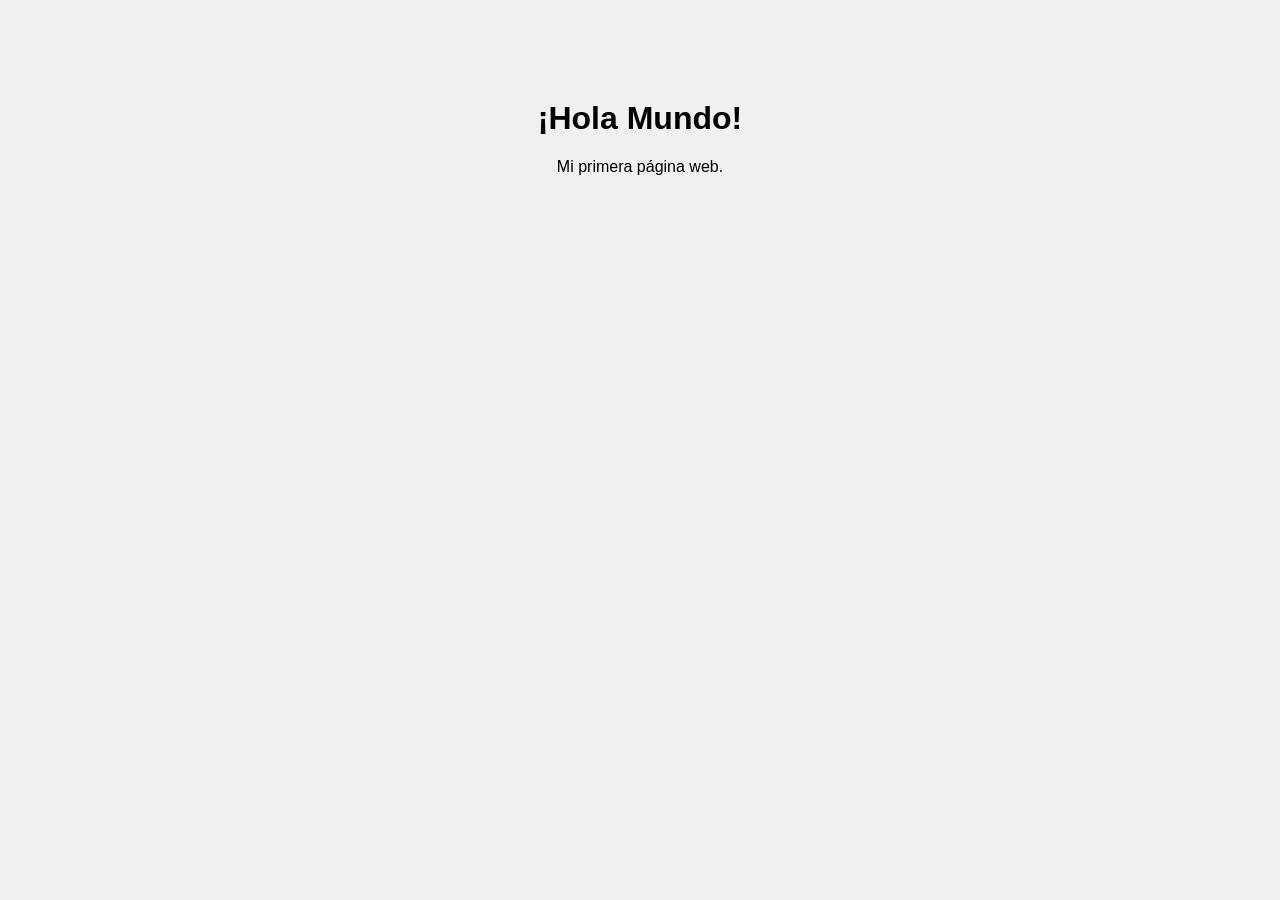
==== index.html @ f3450302 "Add files via upload" ====
<!DOCTYPE html>
<html lang="es">
<head>
  <meta charset="UTF-8">
  <meta name="viewport" content="width=device-width, initial-scale=1.0">
  <title>Mi Página</title>
  <link rel="stylesheet" href="style.css">
</head>
<body>
  <h1>¡Hola Mundo!</h1>
  <p>Mi primera página web.</p>
  <script src="script.js"></script>
</body>
</html>
---- style.css ----
body {
  font-family: Arial, sans-serif;
  text-align: center;
  margin-top: 100px;
  background-color: #f0f0f0;
}
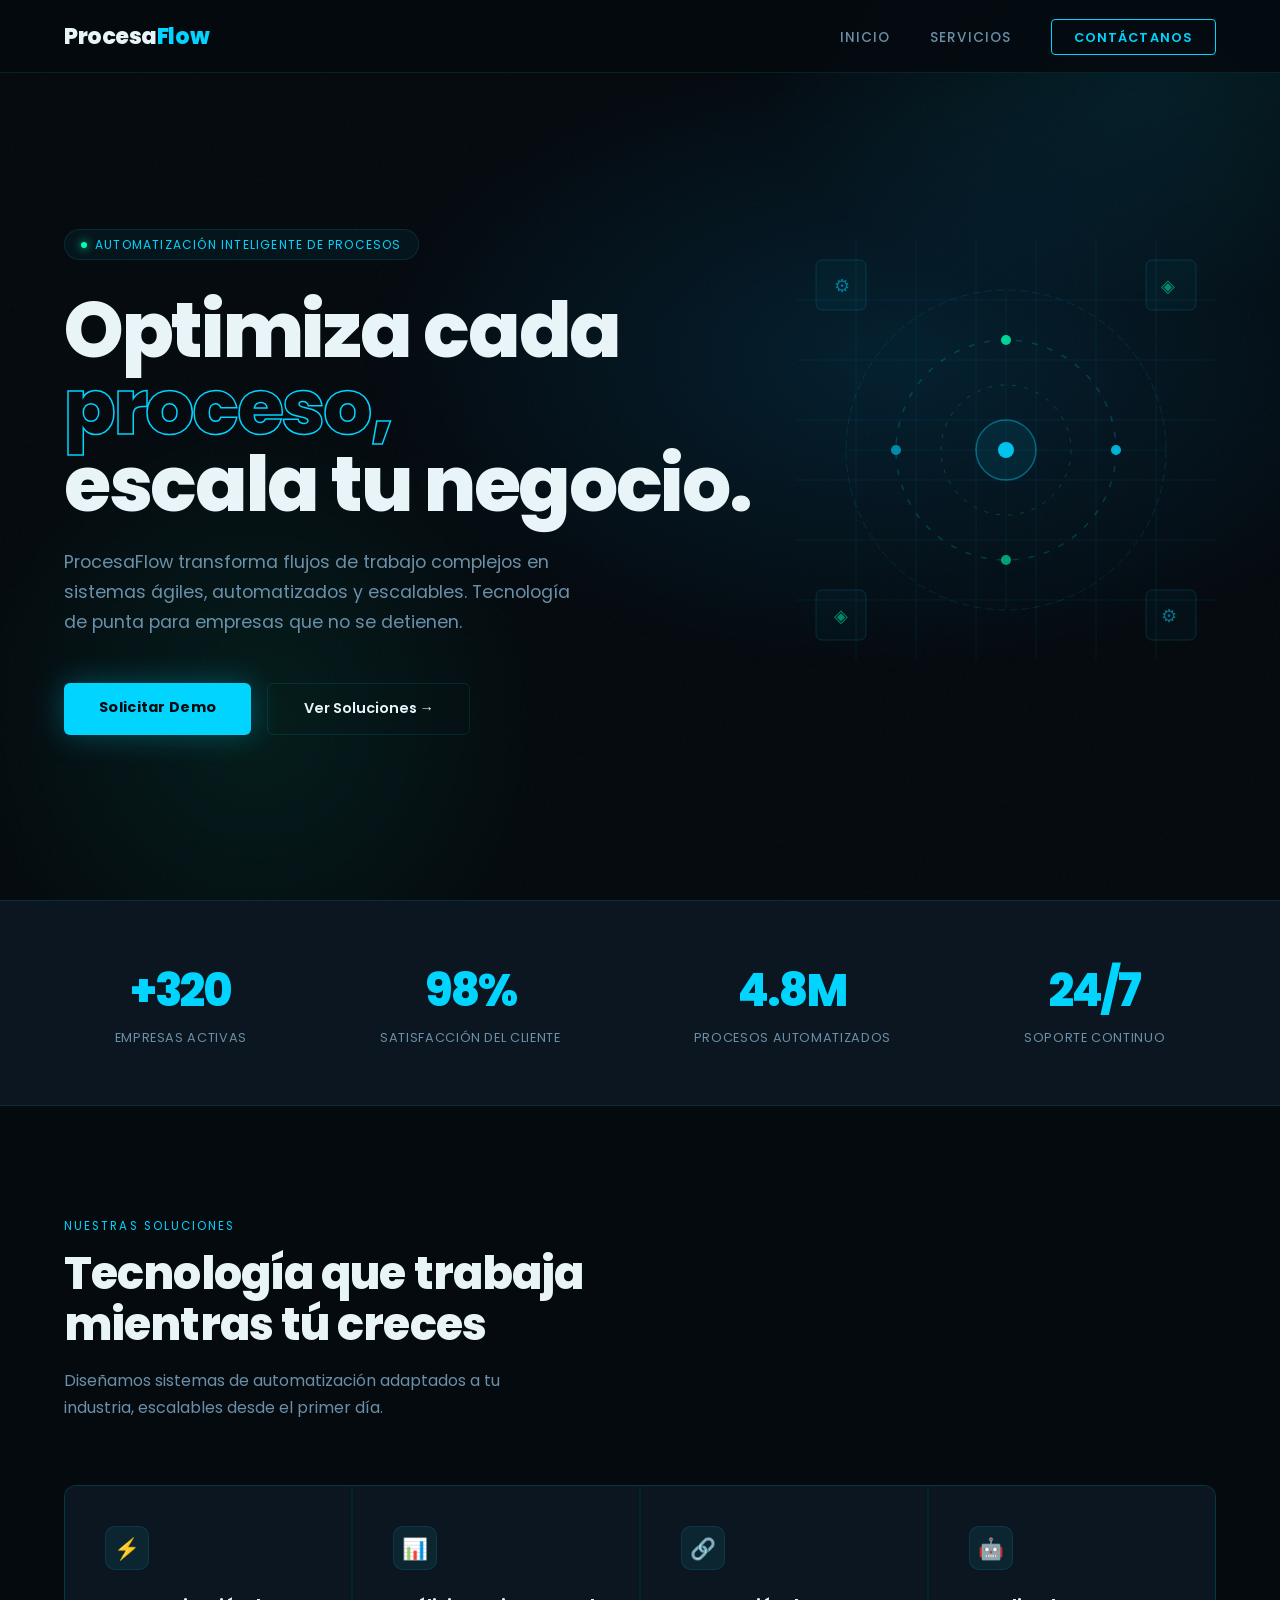
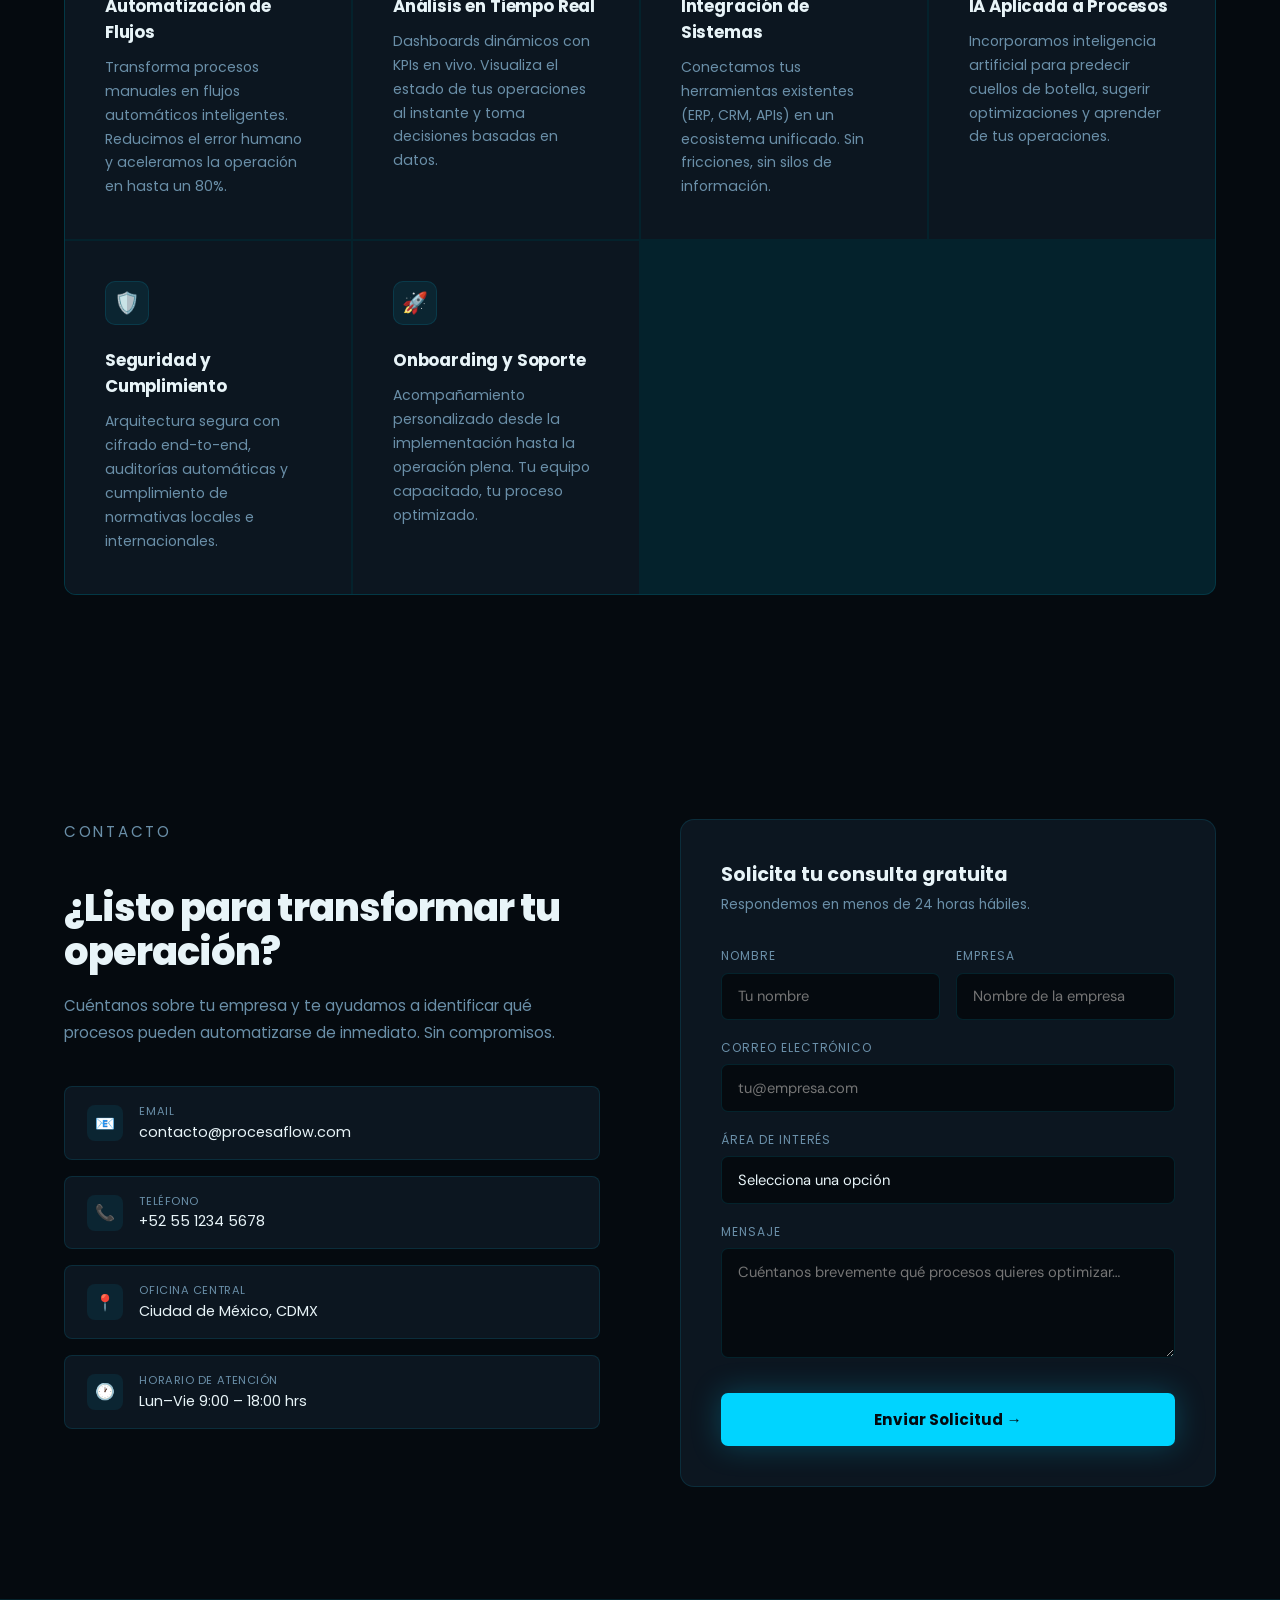
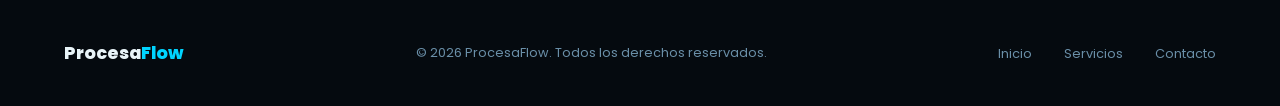
==== commit e3dbb85f: "Add files via upload" ====
--- a/index.html
+++ b/index.html
@@ -1,14 +1,834 @@
-<!DOCTYPE html>
-<html lang="es">
-<head>
-  <meta charset="UTF-8">
-  <meta name="viewport" content="width=device-width, initial-scale=1.0">
-  <title>Mi Página</title>
-  <link rel="stylesheet" href="style.css">
-</head>
-<body>
-  <h1>¡Hola Mundo!</h1>
-  <p>Mi primera página web.</p>
-  <script src="script.js"></script>
-</body>
-</html>+<!DOCTYPE html>
+<html lang="es">
+<head>
+  <meta charset="UTF-8" />
+  <meta name="viewport" content="width=device-width, initial-scale=1.0"/>
+  <title>ProcesaFlow — Automatiza tu Futuro</title>
+  <link href="https://fonts.googleapis.com/css2?family=Poppins:wght@400;600;700;800&family=DM+Sans:ital,wght@0,300;0,400;0,500;1,300&display=swap" rel="stylesheet"/>
+  <style>
+    :root {
+      --bg: #050a0f;
+      --surface: #0c1620;
+      --surface2: #111e2b;
+      --accent: #00d4ff;
+      --accent2: #0087c8;
+      --accent3: #00ffb2;
+      --text: #e8f4f8;
+      --muted: #6a8fa8;
+      --border: rgba(0, 212, 255, 0.12);
+      --glow: rgba(0, 212, 255, 0.18);
+    }
+
+    *, *::before, *::after { box-sizing: border-box; margin: 0; padding: 0; }
+
+    html { scroll-behavior: smooth; }
+
+    body {
+      font-family: 'Poppins', sans-serif;
+      background: var(--bg);
+      color: var(--text);
+      overflow-x: hidden;
+    }
+
+    /* ── NOISE OVERLAY ── */
+    body::before {
+      content: '';
+      position: fixed;
+      inset: 0;
+      background-image: url("data:image/svg+xml,%3Csvg viewBox='0 0 256 256' xmlns='http://www.w3.org/2000/svg'%3E%3Cfilter id='noise'%3E%3CfeTurbulence type='fractalNoise' baseFrequency='0.9' numOctaves='4' stitchTiles='stitch'/%3E%3C/filter%3E%3Crect width='100%25' height='100%25' filter='url(%23noise)' opacity='0.04'/%3E%3C/svg%3E");
+      pointer-events: none;
+      z-index: 0;
+      opacity: 0.5;
+    }
+
+    /* ── NAV ── */
+    nav {
+      position: fixed;
+      top: 0; left: 0; right: 0;
+      z-index: 100;
+      display: flex;
+      justify-content: space-between;
+      align-items: center;
+      padding: 1.2rem 4rem;
+      background: rgba(5, 10, 15, 0.85);
+      backdrop-filter: blur(16px);
+      border-bottom: 1px solid var(--border);
+    }
+
+    .nav-logo {
+      font-family: 'Poppins', sans-serif;
+      font-weight: 800;
+      font-size: 1.4rem;
+      letter-spacing: -0.02em;
+      color: var(--text);
+    }
+    .nav-logo span { color: var(--accent); }
+
+    .nav-links { display: flex; gap: 2.5rem; list-style: none; }
+    .nav-links a {
+      font-size: 0.85rem;
+      font-weight: 500;
+      letter-spacing: 0.08em;
+      text-transform: uppercase;
+      color: var(--muted);
+      text-decoration: none;
+      transition: color 0.2s;
+    }
+    .nav-links a:hover { color: var(--accent); }
+
+    .nav-cta {
+      padding: 0.55rem 1.4rem;
+      border: 1px solid var(--accent);
+      border-radius: 4px;
+      color: var(--accent) !important;
+      font-size: 0.8rem !important;
+      font-weight: 600 !important;
+      transition: background 0.2s, color 0.2s !important;
+    }
+    .nav-cta:hover { background: var(--accent) !important; color: var(--bg) !important; }
+
+    /* ── HERO ── */
+    #inicio {
+      min-height: 100vh;
+      display: flex;
+      align-items: center;
+      padding: 8rem 4rem 4rem;
+      position: relative;
+      overflow: hidden;
+    }
+
+    /* Mesh background */
+    #inicio::after {
+      content: '';
+      position: absolute;
+      inset: 0;
+      background:
+        radial-gradient(ellipse 60% 50% at 70% 40%, rgba(0,135,200,0.18) 0%, transparent 70%),
+        radial-gradient(ellipse 40% 60% at 20% 80%, rgba(0,255,178,0.08) 0%, transparent 60%),
+        radial-gradient(ellipse 50% 40% at 90% 10%, rgba(0,212,255,0.1) 0%, transparent 60%);
+      pointer-events: none;
+    }
+
+    .hero-content {
+      max-width: 700px;
+      position: relative;
+      z-index: 1;
+      animation: fadeUp 0.9s ease both;
+    }
+
+    .hero-tag {
+      display: inline-flex;
+      align-items: center;
+      gap: 0.5rem;
+      padding: 0.35rem 1rem;
+      border: 1px solid var(--border);
+      border-radius: 100px;
+      background: rgba(0,212,255,0.05);
+      font-size: 0.75rem;
+      letter-spacing: 0.1em;
+      text-transform: uppercase;
+      color: var(--accent);
+      margin-bottom: 2rem;
+      animation: fadeUp 0.9s 0.1s ease both;
+    }
+    .hero-tag::before {
+      content: '';
+      width: 6px; height: 6px;
+      border-radius: 50%;
+      background: var(--accent3);
+      box-shadow: 0 0 8px var(--accent3);
+    }
+
+    h1 {
+      font-family: 'Poppins', sans-serif;
+      font-size: clamp(2.8rem, 6vw, 5.5rem);
+      font-weight: 800;
+      line-height: 1.0;
+      letter-spacing: -0.03em;
+      margin-bottom: 1.6rem;
+      animation: fadeUp 0.9s 0.2s ease both;
+    }
+
+    h1 em {
+      font-style: normal;
+      color: transparent;
+      -webkit-text-stroke: 1.5px var(--accent);
+      display: block;
+    }
+
+    .hero-sub {
+      font-size: 1.1rem;
+      line-height: 1.7;
+      color: var(--muted);
+      max-width: 520px;
+      margin-bottom: 2.8rem;
+      animation: fadeUp 0.9s 0.35s ease both;
+    }
+
+    .hero-btns {
+      display: flex;
+      gap: 1rem;
+      flex-wrap: wrap;
+      animation: fadeUp 0.9s 0.5s ease both;
+    }
+
+    .btn-primary {
+      padding: 0.9rem 2.2rem;
+      background: var(--accent);
+      color: var(--bg);
+      font-family: 'Poppins', sans-serif;
+      font-weight: 700;
+      font-size: 0.9rem;
+      letter-spacing: 0.02em;
+      border: none;
+      border-radius: 6px;
+      cursor: pointer;
+      text-decoration: none;
+      transition: transform 0.2s, box-shadow 0.2s;
+      box-shadow: 0 0 30px rgba(0,212,255,0.3);
+    }
+    .btn-primary:hover { transform: translateY(-2px); box-shadow: 0 0 50px rgba(0,212,255,0.5); }
+
+    .btn-outline {
+      padding: 0.9rem 2.2rem;
+      background: transparent;
+      color: var(--text);
+      font-family: 'Poppins', sans-serif;
+      font-weight: 600;
+      font-size: 0.9rem;
+      border: 1px solid var(--border);
+      border-radius: 6px;
+      cursor: pointer;
+      text-decoration: none;
+      transition: border-color 0.2s, color 0.2s;
+    }
+    .btn-outline:hover { border-color: var(--accent); color: var(--accent); }
+
+    /* Floating grid visual */
+    .hero-visual {
+      position: absolute;
+      right: 4rem;
+      top: 50%;
+      transform: translateY(-50%);
+      width: 420px;
+      height: 420px;
+      z-index: 1;
+      animation: floatIn 1.1s 0.4s ease both;
+    }
+
+    .grid-svg { width: 100%; height: 100%; }
+
+    /* ── SERVICES ── */
+    #servicios {
+      padding: 7rem 4rem;
+      position: relative;
+    }
+
+    .section-label {
+      font-size: 0.72rem;
+      letter-spacing: 0.18em;
+      text-transform: uppercase;
+      color: var(--accent);
+      margin-bottom: 0.8rem;
+    }
+
+    .section-title {
+      font-family: 'Poppins', sans-serif;
+      font-size: clamp(1.8rem, 3.5vw, 3rem);
+      font-weight: 800;
+      letter-spacing: -0.02em;
+      line-height: 1.15;
+      margin-bottom: 1rem;
+    }
+
+    .section-sub {
+      color: var(--muted);
+      font-size: 1rem;
+      line-height: 1.7;
+      max-width: 480px;
+      margin-bottom: 4rem;
+    }
+
+    .services-grid {
+      display: grid;
+      grid-template-columns: repeat(auto-fit, minmax(280px, 1fr));
+      gap: 1.5px;
+      background: var(--border);
+      border: 1px solid var(--border);
+      border-radius: 12px;
+      overflow: hidden;
+    }
+
+    .service-card {
+      background: var(--surface);
+      padding: 2.5rem;
+      position: relative;
+      overflow: hidden;
+      transition: background 0.3s;
+    }
+    .service-card:hover { background: var(--surface2); }
+    .service-card::after {
+      content: '';
+      position: absolute;
+      top: 0; left: 0; right: 0;
+      height: 2px;
+      background: linear-gradient(90deg, var(--accent), var(--accent3));
+      transform: scaleX(0);
+      transform-origin: left;
+      transition: transform 0.4s ease;
+    }
+    .service-card:hover::after { transform: scaleX(1); }
+
+    .service-icon {
+      width: 44px; height: 44px;
+      border-radius: 10px;
+      background: rgba(0,212,255,0.08);
+      border: 1px solid var(--border);
+      display: flex; align-items: center; justify-content: center;
+      margin-bottom: 1.4rem;
+      font-size: 1.3rem;
+    }
+
+    .service-card h3 {
+      font-family: 'Poppins', sans-serif;
+      font-size: 1.05rem;
+      font-weight: 700;
+      margin-bottom: 0.7rem;
+      letter-spacing: -0.01em;
+    }
+
+    .service-card p {
+      font-size: 0.88rem;
+      line-height: 1.7;
+      color: var(--muted);
+    }
+
+    /* ── STATS ── */
+    .stats-bar {
+      background: var(--surface);
+      border-top: 1px solid var(--border);
+      border-bottom: 1px solid var(--border);
+      padding: 3.5rem 4rem;
+      display: flex;
+      justify-content: space-around;
+      flex-wrap: wrap;
+      gap: 2rem;
+    }
+
+    .stat {
+      text-align: center;
+    }
+
+    .stat-num {
+      font-family: 'Poppins', sans-serif;
+      font-size: 2.8rem;
+      font-weight: 800;
+      color: var(--accent);
+      letter-spacing: -0.04em;
+      display: block;
+    }
+
+    .stat-label {
+      font-size: 0.8rem;
+      color: var(--muted);
+      letter-spacing: 0.05em;
+      text-transform: uppercase;
+    }
+
+    /* ── CONTACT ── */
+    #contacto {
+      padding: 7rem 4rem;
+      display: grid;
+      grid-template-columns: 1fr 1fr;
+      gap: 5rem;
+      align-items: start;
+    }
+
+    .contact-info h2 {
+      font-family: 'Poppins', sans-serif;
+      font-size: clamp(1.8rem, 3vw, 2.8rem);
+      font-weight: 800;
+      letter-spacing: -0.025em;
+      line-height: 1.15;
+      margin-bottom: 1.2rem;
+    }
+
+    .contact-info p {
+      color: var(--muted);
+      font-size: 0.95rem;
+      line-height: 1.75;
+      margin-bottom: 2.5rem;
+    }
+
+    .contact-items { display: flex; flex-direction: column; gap: 1rem; }
+
+    .contact-item {
+      display: flex;
+      align-items: center;
+      gap: 1rem;
+      padding: 1rem 1.4rem;
+      background: var(--surface);
+      border: 1px solid var(--border);
+      border-radius: 8px;
+      font-size: 0.9rem;
+      transition: border-color 0.2s;
+    }
+    .contact-item:hover { border-color: var(--accent); }
+
+    .contact-item-icon {
+      width: 36px; height: 36px;
+      border-radius: 8px;
+      background: rgba(0,212,255,0.08);
+      display: flex; align-items: center; justify-content: center;
+      font-size: 1rem;
+      flex-shrink: 0;
+    }
+
+    .contact-item-text small {
+      display: block;
+      font-size: 0.7rem;
+      color: var(--muted);
+      letter-spacing: 0.05em;
+      text-transform: uppercase;
+      margin-bottom: 0.1rem;
+    }
+
+    /* Form */
+    .contact-form {
+      background: var(--surface);
+      border: 1px solid var(--border);
+      border-radius: 14px;
+      padding: 2.5rem;
+    }
+
+    .contact-form h3 {
+      font-family: 'Poppins', sans-serif;
+      font-size: 1.2rem;
+      font-weight: 700;
+      margin-bottom: 0.4rem;
+    }
+    .contact-form > p {
+      font-size: 0.85rem;
+      color: var(--muted);
+      margin-bottom: 2rem;
+    }
+
+    .form-group { margin-bottom: 1.2rem; }
+
+    .form-group label {
+      display: block;
+      font-size: 0.75rem;
+      letter-spacing: 0.08em;
+      text-transform: uppercase;
+      color: var(--muted);
+      margin-bottom: 0.45rem;
+    }
+
+    .form-group input,
+    .form-group select,
+    .form-group textarea {
+      width: 100%;
+      padding: 0.8rem 1rem;
+      background: var(--bg);
+      border: 1px solid var(--border);
+      border-radius: 7px;
+      color: var(--text);
+      font-family: 'DM Sans', sans-serif;
+      font-size: 0.92rem;
+      outline: none;
+      transition: border-color 0.2s, box-shadow 0.2s;
+      appearance: none;
+    }
+
+    .form-group input:focus,
+    .form-group select:focus,
+    .form-group textarea:focus {
+      border-color: var(--accent);
+      box-shadow: 0 0 0 3px rgba(0,212,255,0.1);
+    }
+
+    .form-group textarea { resize: vertical; min-height: 110px; }
+
+    .form-row { display: grid; grid-template-columns: 1fr 1fr; gap: 1rem; }
+
+    .form-submit {
+      width: 100%;
+      padding: 0.95rem;
+      background: var(--accent);
+      color: var(--bg);
+      border: none;
+      border-radius: 7px;
+      font-family: 'Poppins', sans-serif;
+      font-weight: 700;
+      font-size: 0.95rem;
+      cursor: pointer;
+      margin-top: 0.5rem;
+      transition: transform 0.2s, box-shadow 0.2s;
+      box-shadow: 0 0 30px rgba(0,212,255,0.25);
+    }
+    .form-submit:hover { transform: translateY(-2px); box-shadow: 0 0 45px rgba(0,212,255,0.45); }
+
+    /* ── FOOTER ── */
+    footer {
+      border-top: 1px solid var(--border);
+      padding: 2.5rem 4rem;
+      display: flex;
+      justify-content: space-between;
+      align-items: center;
+      flex-wrap: wrap;
+      gap: 1rem;
+    }
+
+    .footer-logo {
+      font-family: 'Poppins', sans-serif;
+      font-weight: 800;
+      font-size: 1.1rem;
+      color: var(--text);
+    }
+    .footer-logo span { color: var(--accent); }
+
+    footer p { font-size: 0.8rem; color: var(--muted); }
+
+    .footer-links { display: flex; gap: 2rem; list-style: none; }
+    .footer-links a {
+      font-size: 0.8rem;
+      color: var(--muted);
+      text-decoration: none;
+      transition: color 0.2s;
+    }
+    .footer-links a:hover { color: var(--accent); }
+
+    /* ── ANIMATIONS ── */
+    @keyframes fadeUp {
+      from { opacity: 0; transform: translateY(28px); }
+      to   { opacity: 1; transform: translateY(0); }
+    }
+
+    @keyframes floatIn {
+      from { opacity: 0; transform: translateY(-50%) translateX(40px); }
+      to   { opacity: 1; transform: translateY(-50%) translateX(0); }
+    }
+
+    @keyframes pulse {
+      0%, 100% { opacity: 1; }
+      50% { opacity: 0.4; }
+    }
+
+    @keyframes spin {
+      from { transform: rotate(0deg); }
+      to   { transform: rotate(360deg); }
+    }
+
+    /* ── RESPONSIVE ── */
+    @media (max-width: 900px) {
+      nav { padding: 1rem 1.5rem; }
+      .nav-links { display: none; }
+      #inicio { padding: 7rem 1.5rem 3rem; }
+      .hero-visual { display: none; }
+      #servicios { padding: 5rem 1.5rem; }
+      .stats-bar { padding: 3rem 1.5rem; }
+      #contacto { padding: 5rem 1.5rem; grid-template-columns: 1fr; gap: 3rem; }
+      footer { padding: 2rem 1.5rem; flex-direction: column; text-align: center; }
+    }
+
+    /* Success message */
+    .success-msg {
+      display: none;
+      padding: 1rem;
+      background: rgba(0,255,178,0.1);
+      border: 1px solid var(--accent3);
+      border-radius: 7px;
+      color: var(--accent3);
+      font-size: 0.88rem;
+      text-align: center;
+      margin-top: 1rem;
+    }
+  </style>
+</head>
+<body>
+
+  <!-- NAV -->
+  <nav>
+    <div class="nav-logo">Procesa<span>Flow</span></div>
+    <ul class="nav-links">
+      <li><a href="#inicio">Inicio</a></li>
+      <li><a href="#servicios">Servicios</a></li>
+      <li><a href="#contacto" class="nav-cta">Contáctanos</a></li>
+    </ul>
+  </nav>
+
+  <!-- HERO -->
+  <section id="inicio">
+    <div class="hero-content">
+      <div class="hero-tag">Automatización Inteligente de Procesos</div>
+      <h1>
+        Optimiza cada <em>proceso,</em>
+        escala tu negocio.
+      </h1>
+      <p class="hero-sub">
+        ProcesaFlow transforma flujos de trabajo complejos en sistemas ágiles, automatizados y escalables. Tecnología de punta para empresas que no se detienen.
+      </p>
+      <div class="hero-btns">
+        <a href="#contacto" class="btn-primary">Solicitar Demo</a>
+        <a href="#servicios" class="btn-outline">Ver Soluciones →</a>
+      </div>
+    </div>
+
+    <!-- Animated SVG Visual -->
+    <div class="hero-visual">
+      <svg class="grid-svg" viewBox="0 0 420 420" fill="none" xmlns="http://www.w3.org/2000/svg">
+        <!-- Grid lines -->
+        <g stroke="rgba(0,212,255,0.08)" stroke-width="1">
+          <line x1="0" y1="60" x2="420" y2="60"/>
+          <line x1="0" y1="120" x2="420" y2="120"/>
+          <line x1="0" y1="180" x2="420" y2="180"/>
+          <line x1="0" y1="240" x2="420" y2="240"/>
+          <line x1="0" y1="300" x2="420" y2="300"/>
+          <line x1="0" y1="360" x2="420" y2="360"/>
+          <line x1="60" y1="0" x2="60" y2="420"/>
+          <line x1="120" y1="0" x2="120" y2="420"/>
+          <line x1="180" y1="0" x2="180" y2="420"/>
+          <line x1="240" y1="0" x2="240" y2="420"/>
+          <line x1="300" y1="0" x2="300" y2="420"/>
+          <line x1="360" y1="0" x2="360" y2="420"/>
+        </g>
+
+        <!-- Outer ring -->
+        <circle cx="210" cy="210" r="160" stroke="rgba(0,212,255,0.12)" stroke-width="1" stroke-dasharray="8 4"/>
+
+        <!-- Mid ring spinning -->
+        <circle cx="210" cy="210" r="110" stroke="rgba(0,212,255,0.2)" stroke-width="1.5" stroke-dasharray="6 10"
+          style="transform-origin:210px 210px;animation:spin 18s linear infinite"/>
+
+        <!-- Inner ring counter -->
+        <circle cx="210" cy="210" r="65" stroke="rgba(0,255,178,0.2)" stroke-width="1" stroke-dasharray="4 8"
+          style="transform-origin:210px 210px;animation:spin 10s linear infinite reverse"/>
+
+        <!-- Core glow -->
+        <circle cx="210" cy="210" r="30" fill="rgba(0,212,255,0.08)" stroke="rgba(0,212,255,0.4)" stroke-width="1.5"/>
+        <circle cx="210" cy="210" r="8" fill="rgba(0,212,255,0.9)" style="animation:pulse 2s ease-in-out infinite"/>
+
+        <!-- Connector dots on mid ring -->
+        <circle cx="210" cy="100" r="5" fill="rgba(0,255,178,0.8)" style="transform-origin:210px 210px;animation:spin 18s linear infinite"/>
+        <circle cx="320" cy="210" r="5" fill="rgba(0,212,255,0.8)" style="transform-origin:210px 210px;animation:spin 18s linear infinite"/>
+        <circle cx="210" cy="320" r="5" fill="rgba(0,255,178,0.6)" style="transform-origin:210px 210px;animation:spin 18s linear infinite"/>
+        <circle cx="100" cy="210" r="5" fill="rgba(0,212,255,0.6)" style="transform-origin:210px 210px;animation:spin 18s linear infinite"/>
+
+        <!-- Lines from core to edge -->
+        <line x1="210" y1="210" x2="210" y2="50" stroke="rgba(0,212,255,0.07)" stroke-width="1"/>
+        <line x1="210" y1="210" x2="370" y2="210" stroke="rgba(0,212,255,0.07)" stroke-width="1"/>
+        <line x1="210" y1="210" x2="50" y2="210" stroke="rgba(0,212,255,0.07)" stroke-width="1"/>
+        <line x1="210" y1="210" x2="210" y2="370" stroke="rgba(0,212,255,0.07)" stroke-width="1"/>
+
+        <!-- Corner accent boxes -->
+        <rect x="20" y="20" width="50" height="50" rx="6" stroke="rgba(0,212,255,0.15)" stroke-width="1" fill="rgba(0,212,255,0.03)"/>
+        <rect x="350" y="20" width="50" height="50" rx="6" stroke="rgba(0,212,255,0.15)" stroke-width="1" fill="rgba(0,212,255,0.03)"/>
+        <rect x="20" y="350" width="50" height="50" rx="6" stroke="rgba(0,212,255,0.15)" stroke-width="1" fill="rgba(0,212,255,0.03)"/>
+        <rect x="350" y="350" width="50" height="50" rx="6" stroke="rgba(0,212,255,0.15)" stroke-width="1" fill="rgba(0,212,255,0.03)"/>
+
+        <!-- Mini icons in corners -->
+        <text x="38" y="52" fill="rgba(0,212,255,0.5)" font-size="18">⚙</text>
+        <text x="365" y="52" fill="rgba(0,255,178,0.5)" font-size="18">◈</text>
+        <text x="38" y="382" fill="rgba(0,255,178,0.5)" font-size="18">◈</text>
+        <text x="365" y="382" fill="rgba(0,212,255,0.5)" font-size="18">⚙</text>
+      </svg>
+    </div>
+  </section>
+
+  <!-- STATS -->
+  <div class="stats-bar">
+    <div class="stat">
+      <span class="stat-num">+320</span>
+      <span class="stat-label">Empresas Activas</span>
+    </div>
+    <div class="stat">
+      <span class="stat-num">98%</span>
+      <span class="stat-label">Satisfacción del Cliente</span>
+    </div>
+    <div class="stat">
+      <span class="stat-num">4.8M</span>
+      <span class="stat-label">Procesos Automatizados</span>
+    </div>
+    <div class="stat">
+      <span class="stat-num">24/7</span>
+      <span class="stat-label">Soporte Continuo</span>
+    </div>
+  </div>
+
+  <!-- SERVICES -->
+  <section id="servicios">
+    <p class="section-label">Nuestras Soluciones</p>
+    <h2 class="section-title">Tecnología que trabaja<br>mientras tú creces</h2>
+    <p class="section-sub">Diseñamos sistemas de automatización adaptados a tu industria, escalables desde el primer día.</p>
+
+    <div class="services-grid">
+      <div class="service-card">
+        <div class="service-icon">⚡</div>
+        <h3>Automatización de Flujos</h3>
+        <p>Transforma procesos manuales en flujos automáticos inteligentes. Reducimos el error humano y aceleramos la operación en hasta un 80%.</p>
+      </div>
+      <div class="service-card">
+        <div class="service-icon">📊</div>
+        <h3>Análisis en Tiempo Real</h3>
+        <p>Dashboards dinámicos con KPIs en vivo. Visualiza el estado de tus operaciones al instante y toma decisiones basadas en datos.</p>
+      </div>
+      <div class="service-card">
+        <div class="service-icon">🔗</div>
+        <h3>Integración de Sistemas</h3>
+        <p>Conectamos tus herramientas existentes (ERP, CRM, APIs) en un ecosistema unificado. Sin fricciones, sin silos de información.</p>
+      </div>
+      <div class="service-card">
+        <div class="service-icon">🤖</div>
+        <h3>IA Aplicada a Procesos</h3>
+        <p>Incorporamos inteligencia artificial para predecir cuellos de botella, sugerir optimizaciones y aprender de tus operaciones.</p>
+      </div>
+      <div class="service-card">
+        <div class="service-icon">🛡️</div>
+        <h3>Seguridad y Cumplimiento</h3>
+        <p>Arquitectura segura con cifrado end-to-end, auditorías automáticas y cumplimiento de normativas locales e internacionales.</p>
+      </div>
+      <div class="service-card">
+        <div class="service-icon">🚀</div>
+        <h3>Onboarding y Soporte</h3>
+        <p>Acompañamiento personalizado desde la implementación hasta la operación plena. Tu equipo capacitado, tu proceso optimizado.</p>
+      </div>
+    </div>
+  </section>
+
+  <!-- CONTACT -->
+  <section id="contacto">
+    <div class="contact-info">
+      <p class="section-label">Contacto</p>
+      <h2>¿Listo para transformar tu operación?</h2>
+      <p>Cuéntanos sobre tu empresa y te ayudamos a identificar qué procesos pueden automatizarse de inmediato. Sin compromisos.</p>
+
+      <div class="contact-items">
+        <div class="contact-item">
+          <div class="contact-item-icon">📧</div>
+          <div class="contact-item-text">
+            <small>Email</small>
+            contacto@procesaflow.com
+          </div>
+        </div>
+        <div class="contact-item">
+          <div class="contact-item-icon">📞</div>
+          <div class="contact-item-text">
+            <small>Teléfono</small>
+            +52 55 1234 5678
+          </div>
+        </div>
+        <div class="contact-item">
+          <div class="contact-item-icon">📍</div>
+          <div class="contact-item-text">
+            <small>Oficina Central</small>
+            Ciudad de México, CDMX
+          </div>
+        </div>
+        <div class="contact-item">
+          <div class="contact-item-icon">🕐</div>
+          <div class="contact-item-text">
+            <small>Horario de Atención</small>
+            Lun–Vie 9:00 – 18:00 hrs
+          </div>
+        </div>
+      </div>
+    </div>
+
+    <!-- FORM -->
+    <div class="contact-form">
+      <h3>Solicita tu consulta gratuita</h3>
+      <p>Respondemos en menos de 24 horas hábiles.</p>
+
+      <div class="form-row">
+        <div class="form-group">
+          <label>Nombre</label>
+          <input type="text" placeholder="Tu nombre" id="nombre"/>
+        </div>
+        <div class="form-group">
+          <label>Empresa</label>
+          <input type="text" placeholder="Nombre de la empresa" id="empresa"/>
+        </div>
+      </div>
+
+      <div class="form-group">
+        <label>Correo Electrónico</label>
+        <input type="email" placeholder="tu@empresa.com" id="email"/>
+      </div>
+
+      <div class="form-group">
+        <label>Área de Interés</label>
+        <select id="area">
+          <option value="" disabled selected>Selecciona una opción</option>
+          <option>Automatización de Flujos</option>
+          <option>Análisis en Tiempo Real</option>
+          <option>Integración de Sistemas</option>
+          <option>IA Aplicada a Procesos</option>
+          <option>Seguridad y Cumplimiento</option>
+          <option>Otro</option>
+        </select>
+      </div>
+
+      <div class="form-group">
+        <label>Mensaje</label>
+        <textarea placeholder="Cuéntanos brevemente qué procesos quieres optimizar…" id="mensaje"></textarea>
+      </div>
+
+      <button class="form-submit" onclick="enviarFormulario()">Enviar Solicitud →</button>
+
+      <div class="success-msg" id="successMsg">
+        ✅ ¡Gracias! Tu mensaje fue enviado. Te contactaremos pronto.
+      </div>
+    </div>
+  </section>
+
+  <!-- FOOTER -->
+  <footer>
+    <div class="footer-logo">Procesa<span>Flow</span></div>
+    <p>© 2026 ProcesaFlow. Todos los derechos reservados.</p>
+    <ul class="footer-links">
+      <li><a href="#inicio">Inicio</a></li>
+      <li><a href="#servicios">Servicios</a></li>
+      <li><a href="#contacto">Contacto</a></li>
+    </ul>
+  </footer>
+
+  <script>
+    function enviarFormulario() {
+      const nombre = document.getElementById('nombre').value.trim();
+      const email = document.getElementById('email').value.trim();
+      const mensaje = document.getElementById('mensaje').value.trim();
+
+      if (!nombre || !email || !mensaje) {
+        alert('Por favor completa los campos obligatorios: Nombre, Correo y Mensaje.');
+        return;
+      }
+
+      const emailRegex = /^[^\s@]+@[^\s@]+\.[^\s@]+$/;
+      if (!emailRegex.test(email)) {
+        alert('Por favor ingresa un correo electrónico válido.');
+        return;
+      }
+
+      document.getElementById('successMsg').style.display = 'block';
+      ['nombre','empresa','email','mensaje'].forEach(id => document.getElementById(id).value = '');
+      document.getElementById('area').selectedIndex = 0;
+
+      setTimeout(() => {
+        document.getElementById('successMsg').style.display = 'none';
+      }, 5000);
+    }
+
+    // Animate stats numbers on scroll
+    const stats = document.querySelectorAll('.stat-num');
+    const observer = new IntersectionObserver(entries => {
+      entries.forEach(entry => {
+        if (entry.isIntersecting) {
+          entry.target.style.animation = 'fadeUp 0.6s ease both';
+        }
+      });
+    }, { threshold: 0.5 });
+    stats.forEach(s => observer.observe(s));
+  </script>
+
+</body>
+</html>
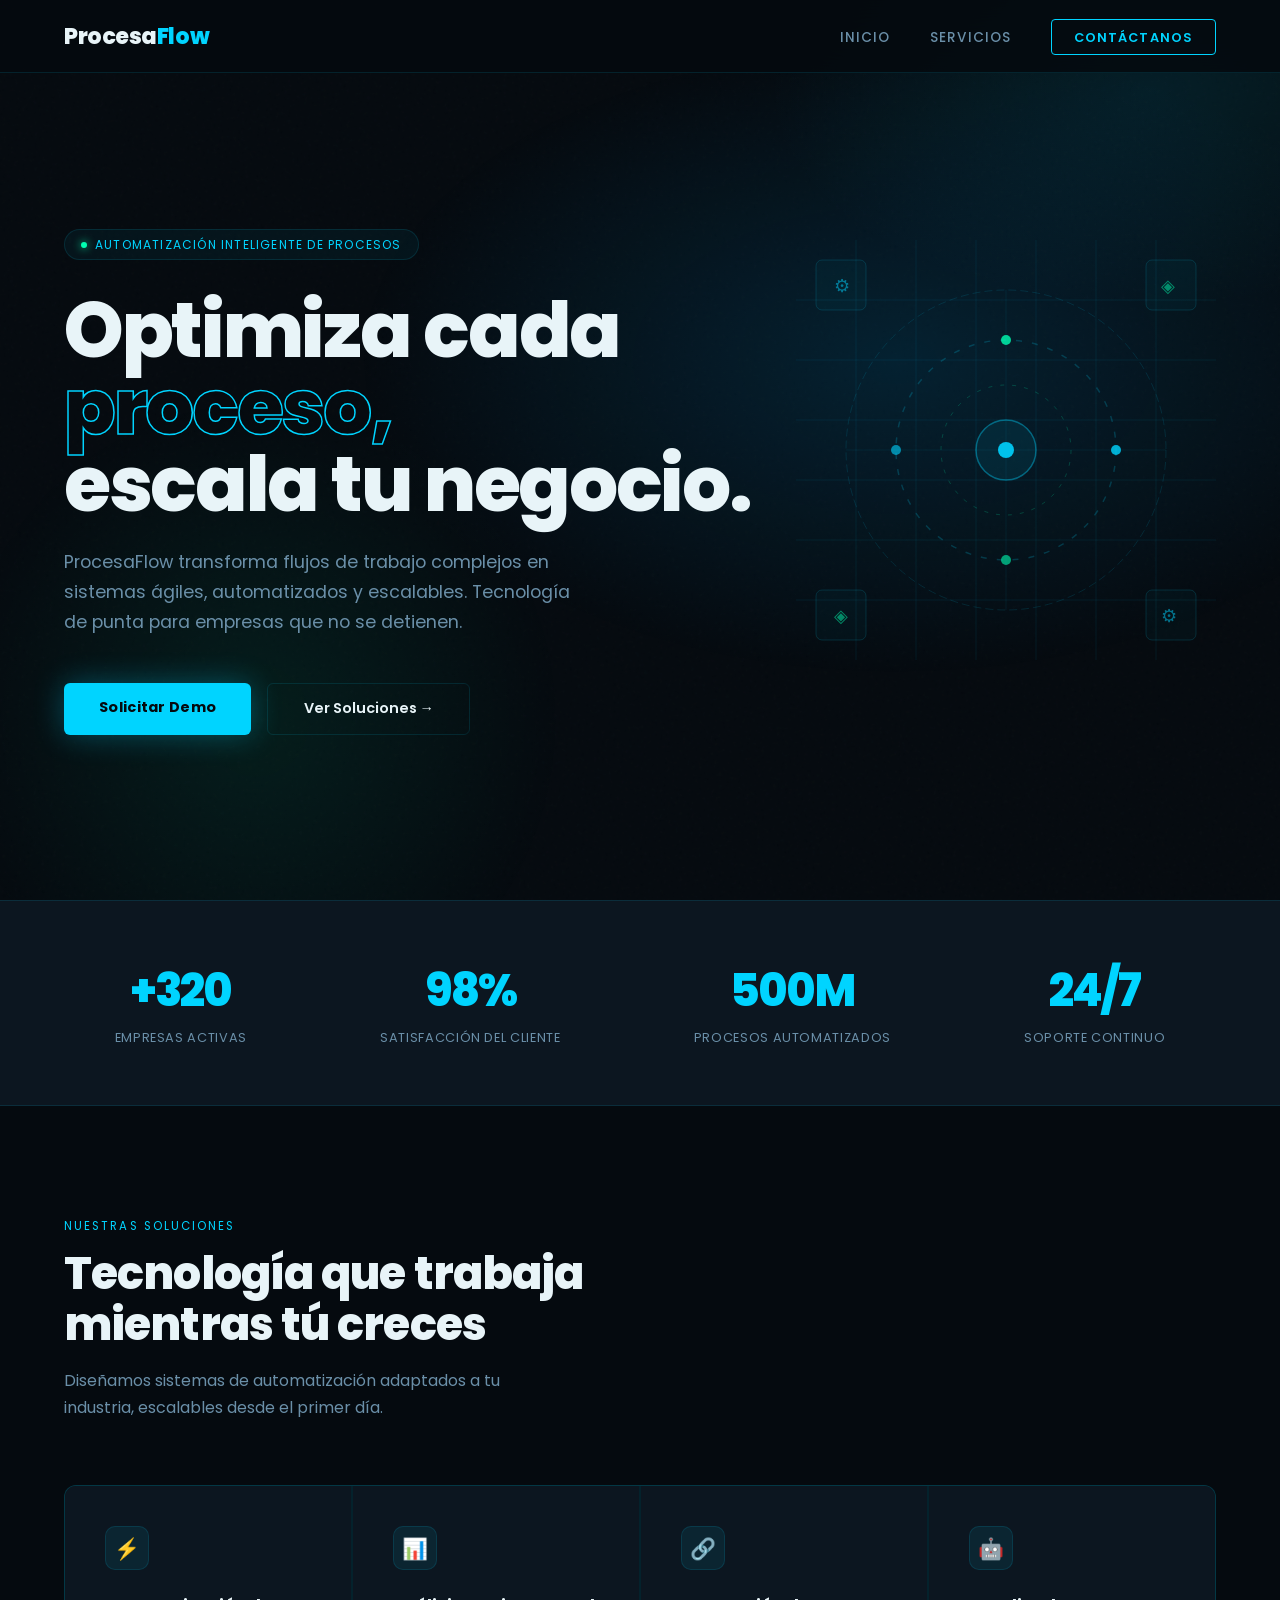
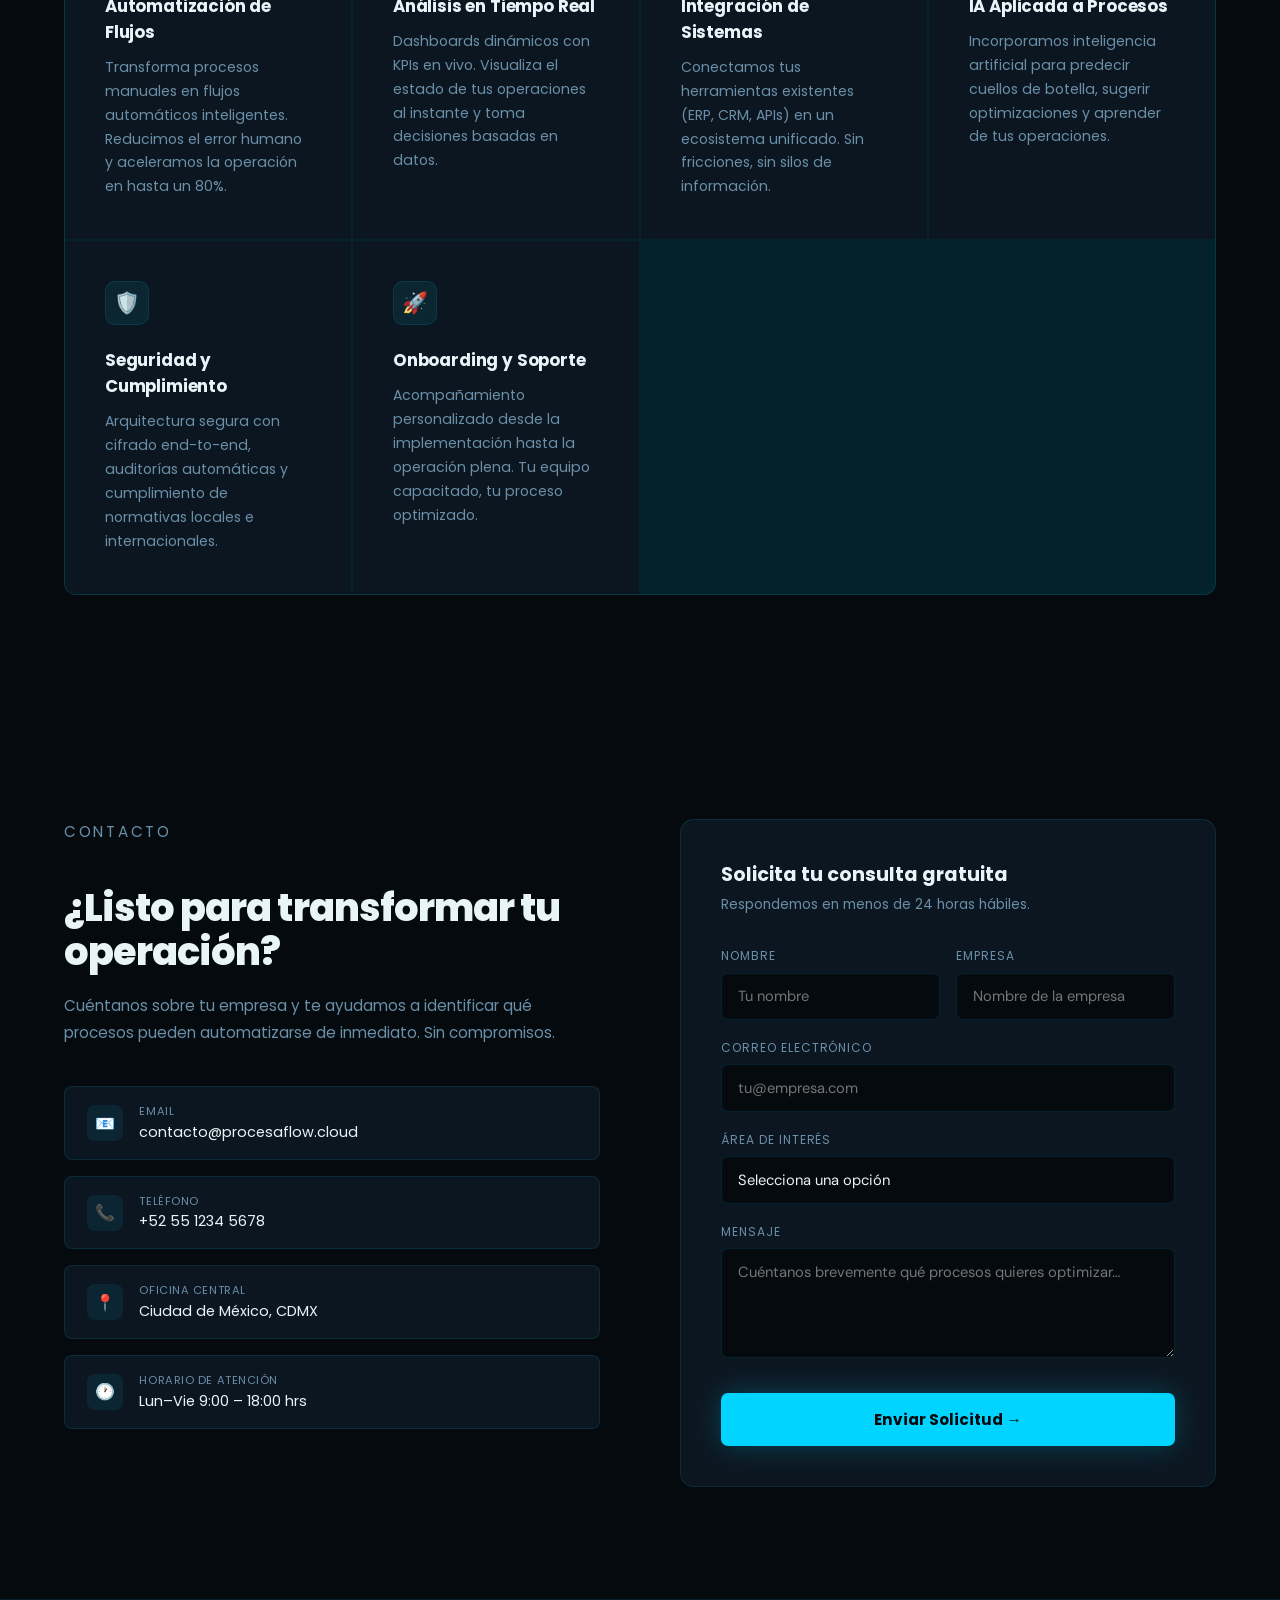
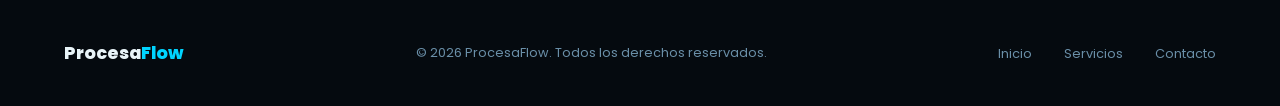
==== commit 3bc1722f: "Update index.html" ====
--- a/index.html
+++ b/index.html
@@ -646,7 +646,7 @@
       <span class="stat-label">Satisfacción del Cliente</span>
     </div>
     <div class="stat">
-      <span class="stat-num">4.8M</span>
+      <span class="stat-num">500M</span>
       <span class="stat-label">Procesos Automatizados</span>
     </div>
     <div class="stat">
@@ -707,7 +707,7 @@
           <div class="contact-item-icon">📧</div>
           <div class="contact-item-text">
             <small>Email</small>
-            contacto@procesaflow.com
+            contacto@procesaflow.cloud
           </div>
         </div>
         <div class="contact-item">
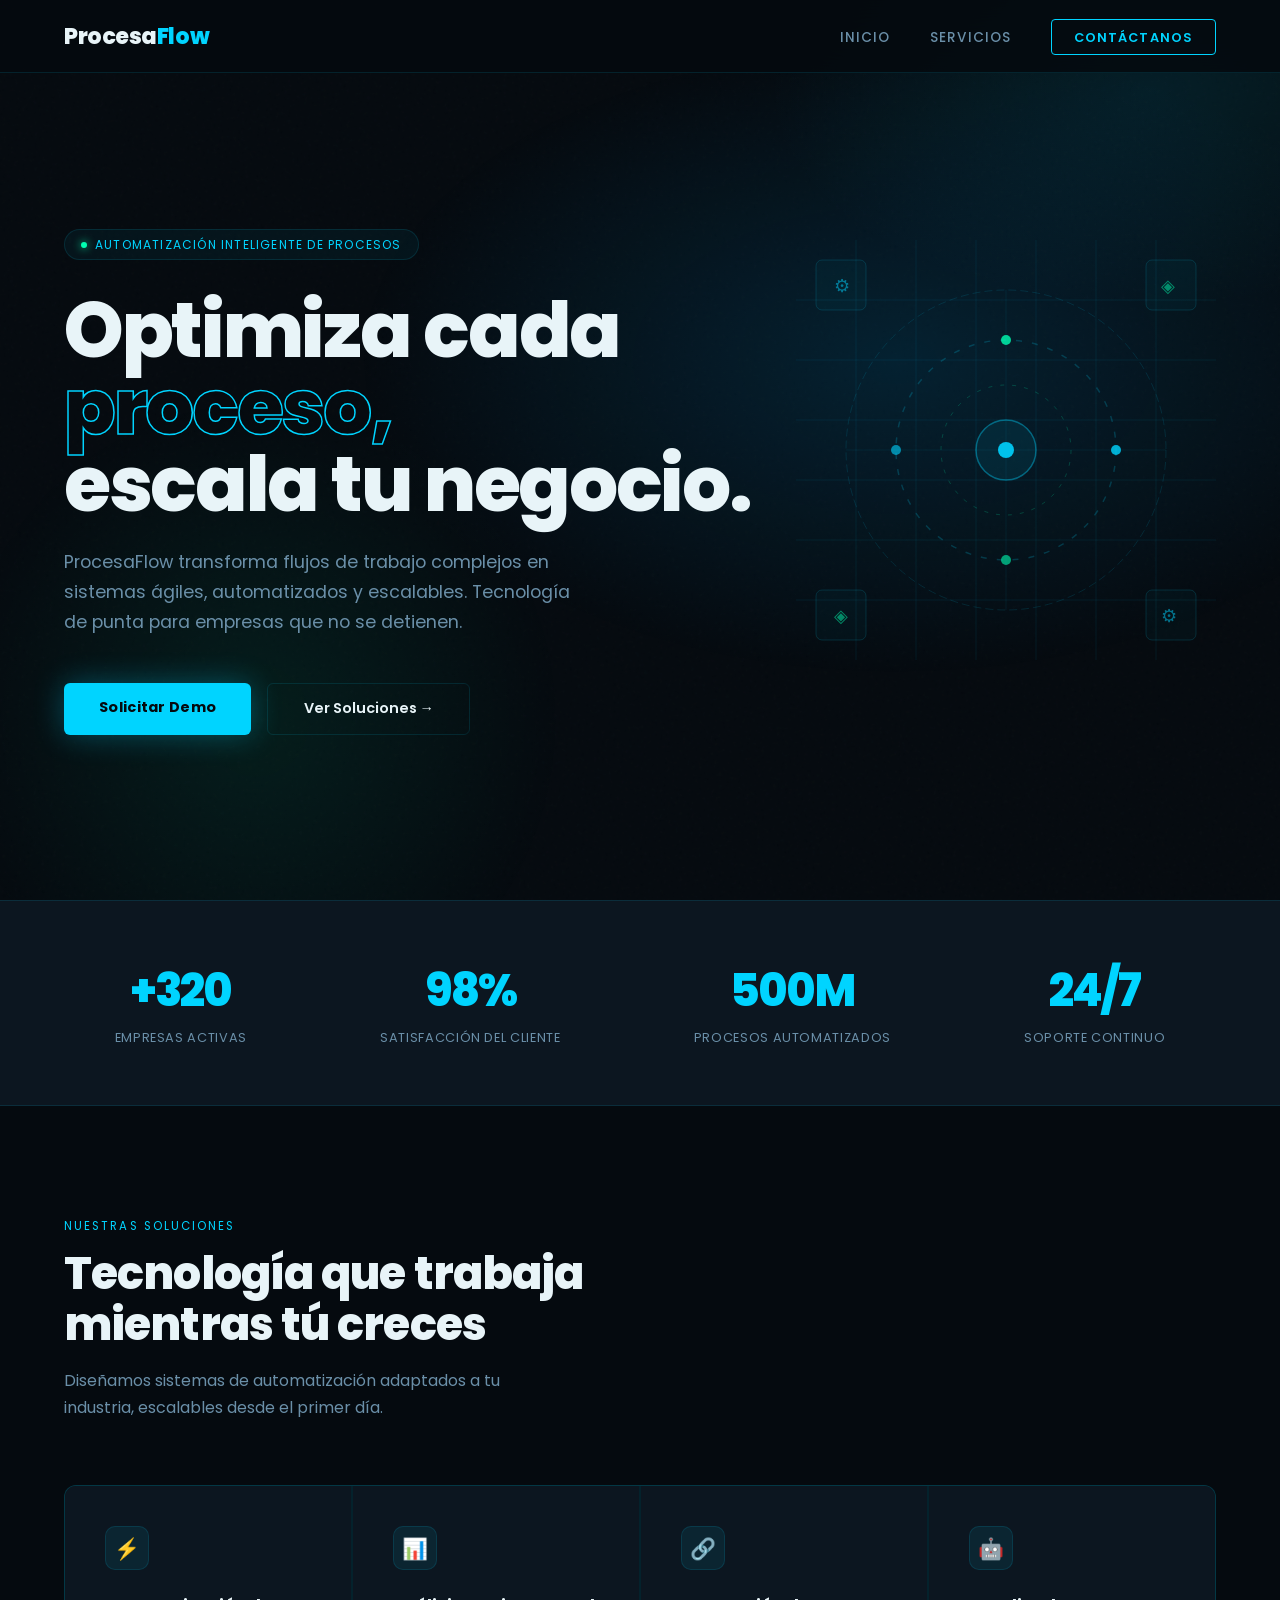
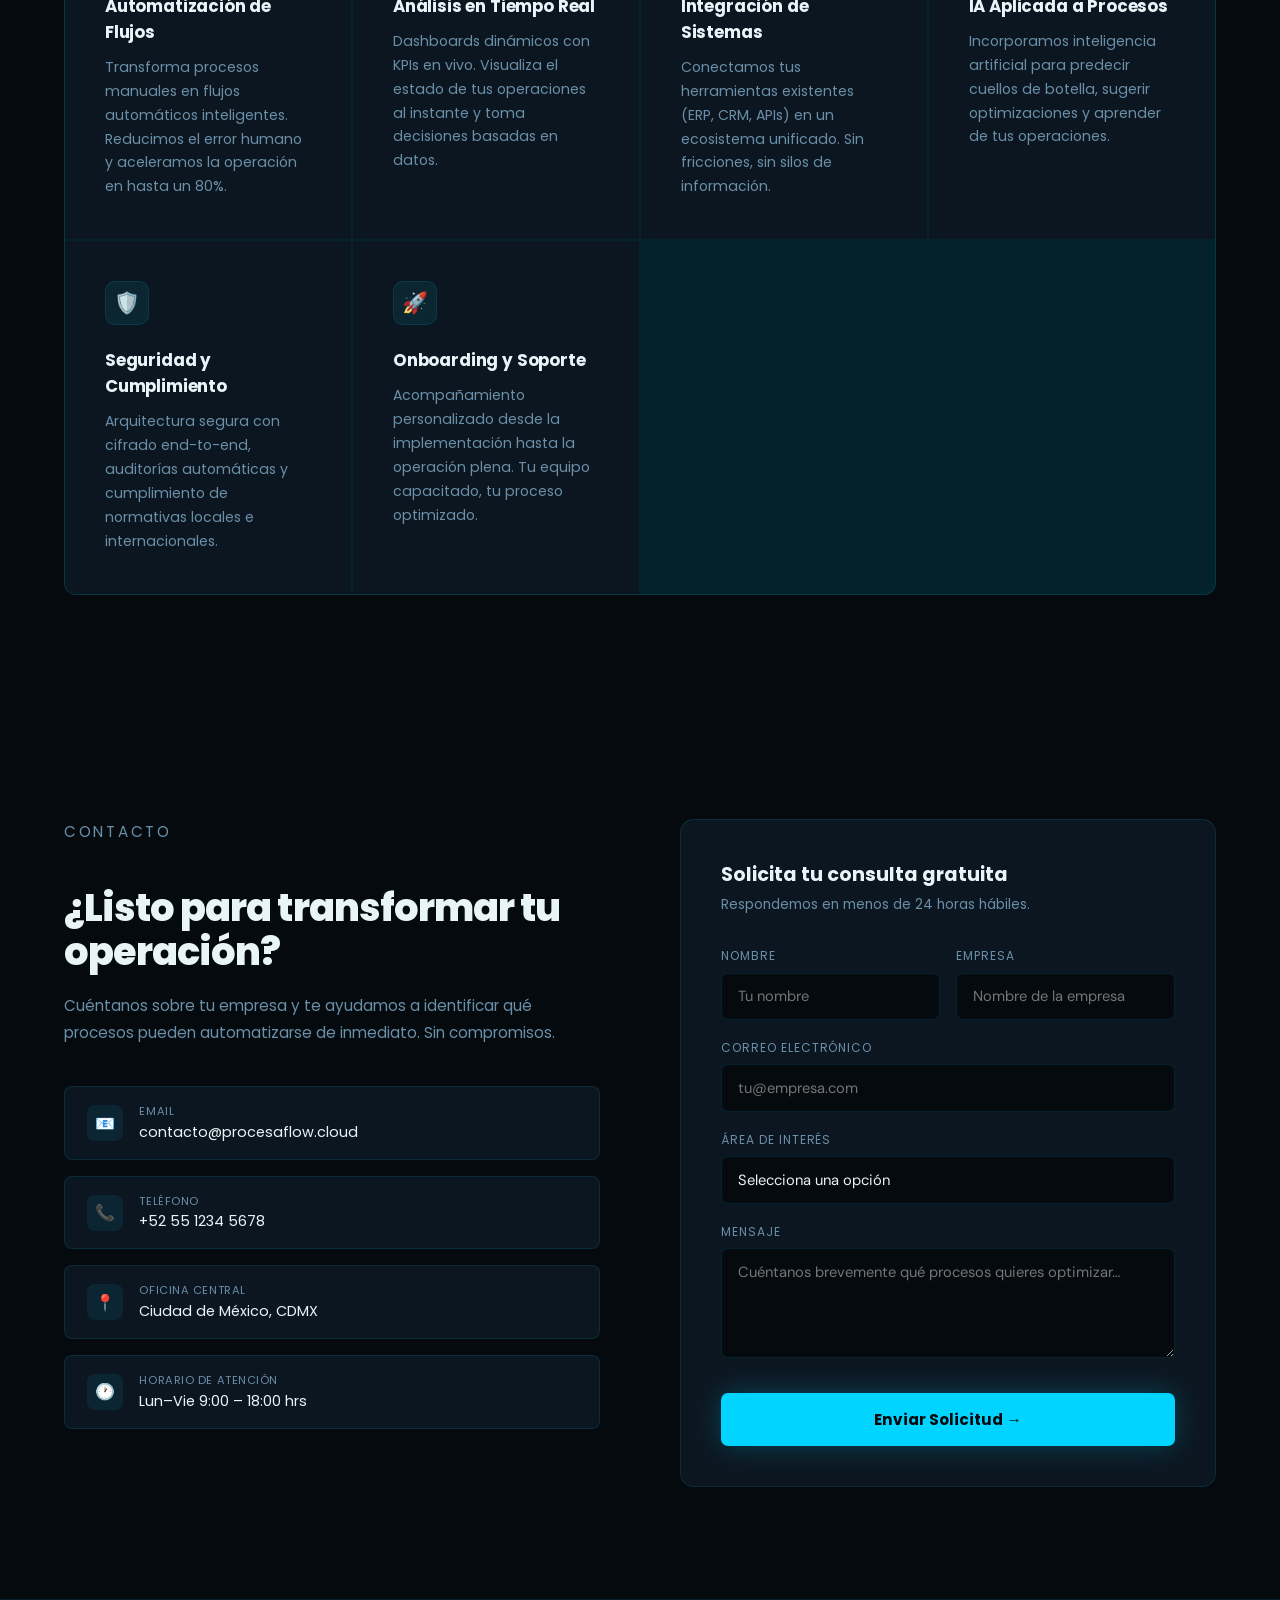
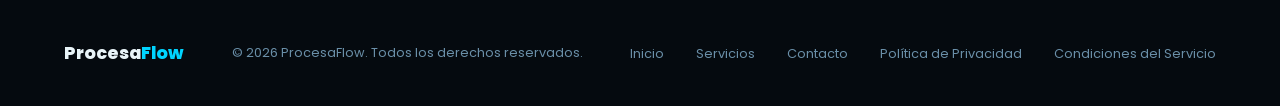
==== commit 2ba5d2df: "Update index.html" ====
--- a/index.html
+++ b/index.html
@@ -789,6 +789,8 @@
       <li><a href="#inicio">Inicio</a></li>
       <li><a href="#servicios">Servicios</a></li>
       <li><a href="#contacto">Contacto</a></li>
+      <li><a href="politica-privacidad.html">Política de Privacidad</a></li>
+      <li><a href="condiciones-servicio.html">Condiciones del Servicio</a></li>
     </ul>
   </footer>
 
